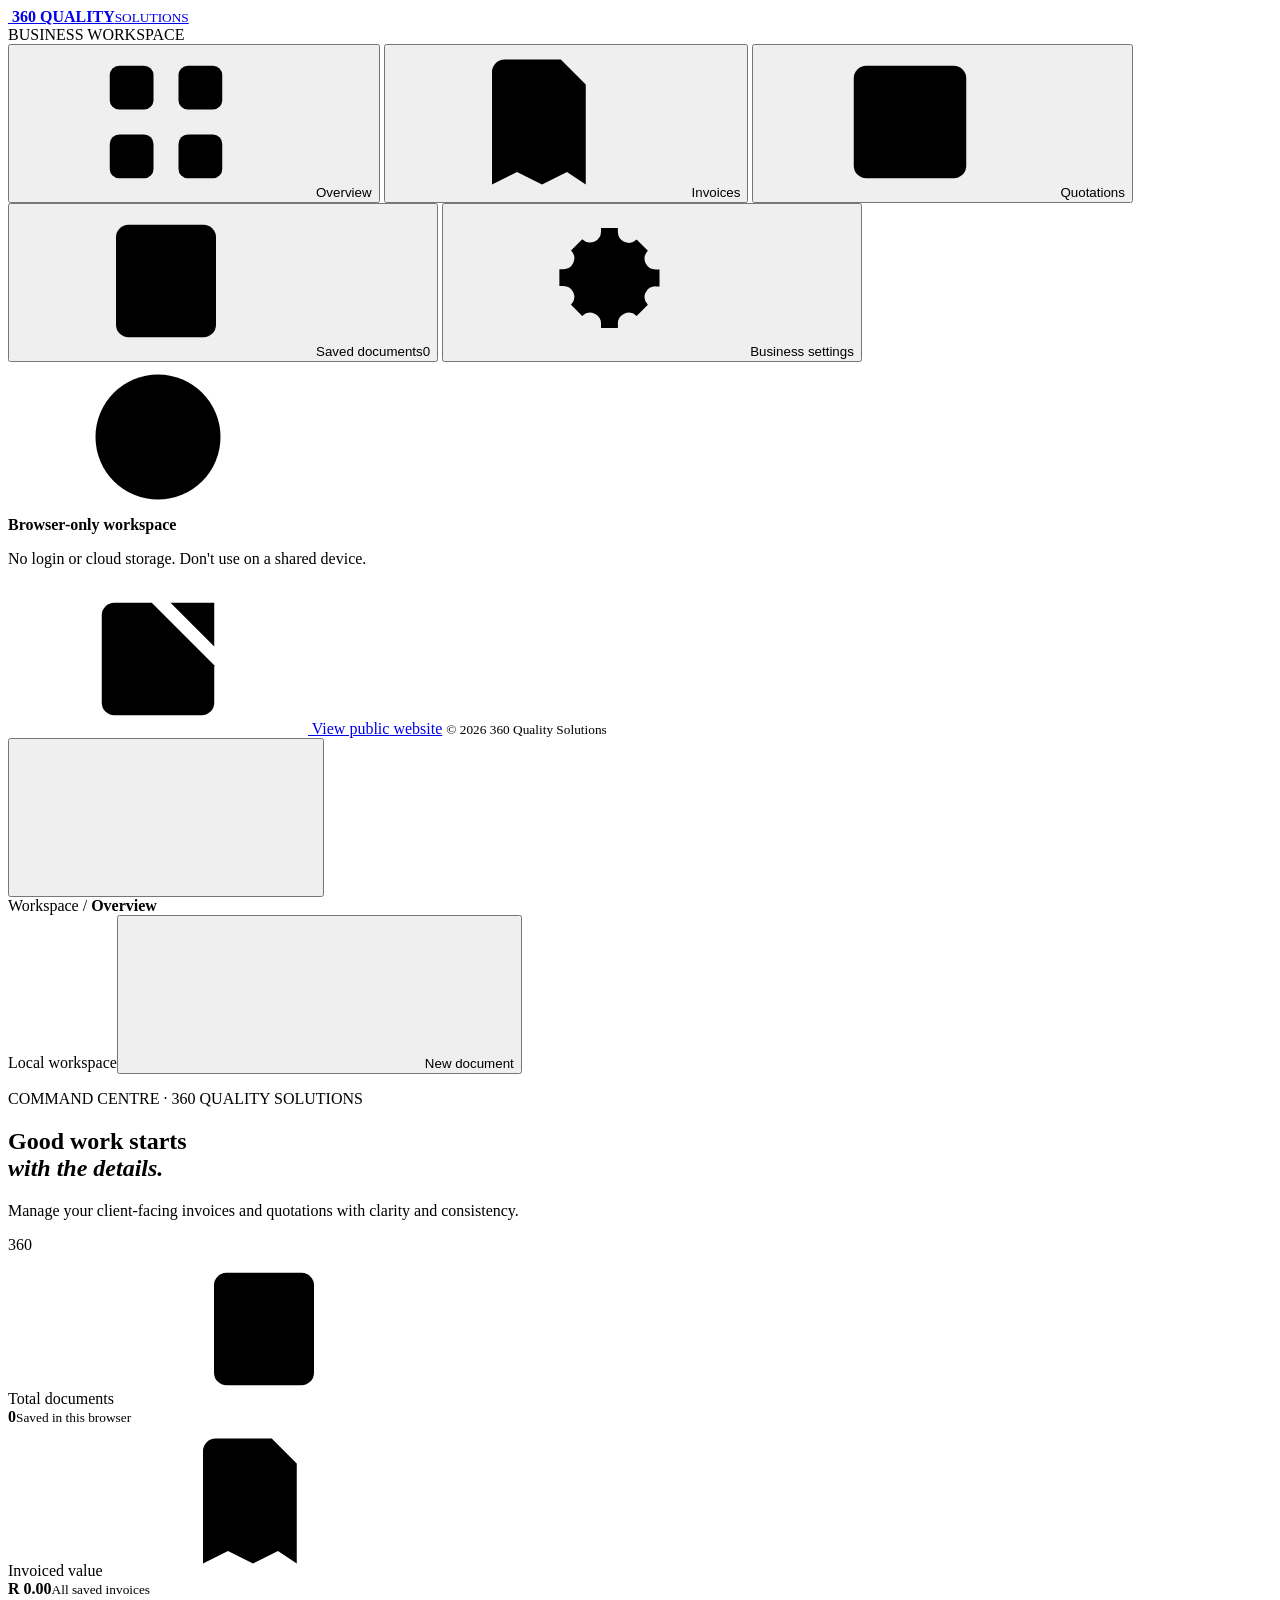
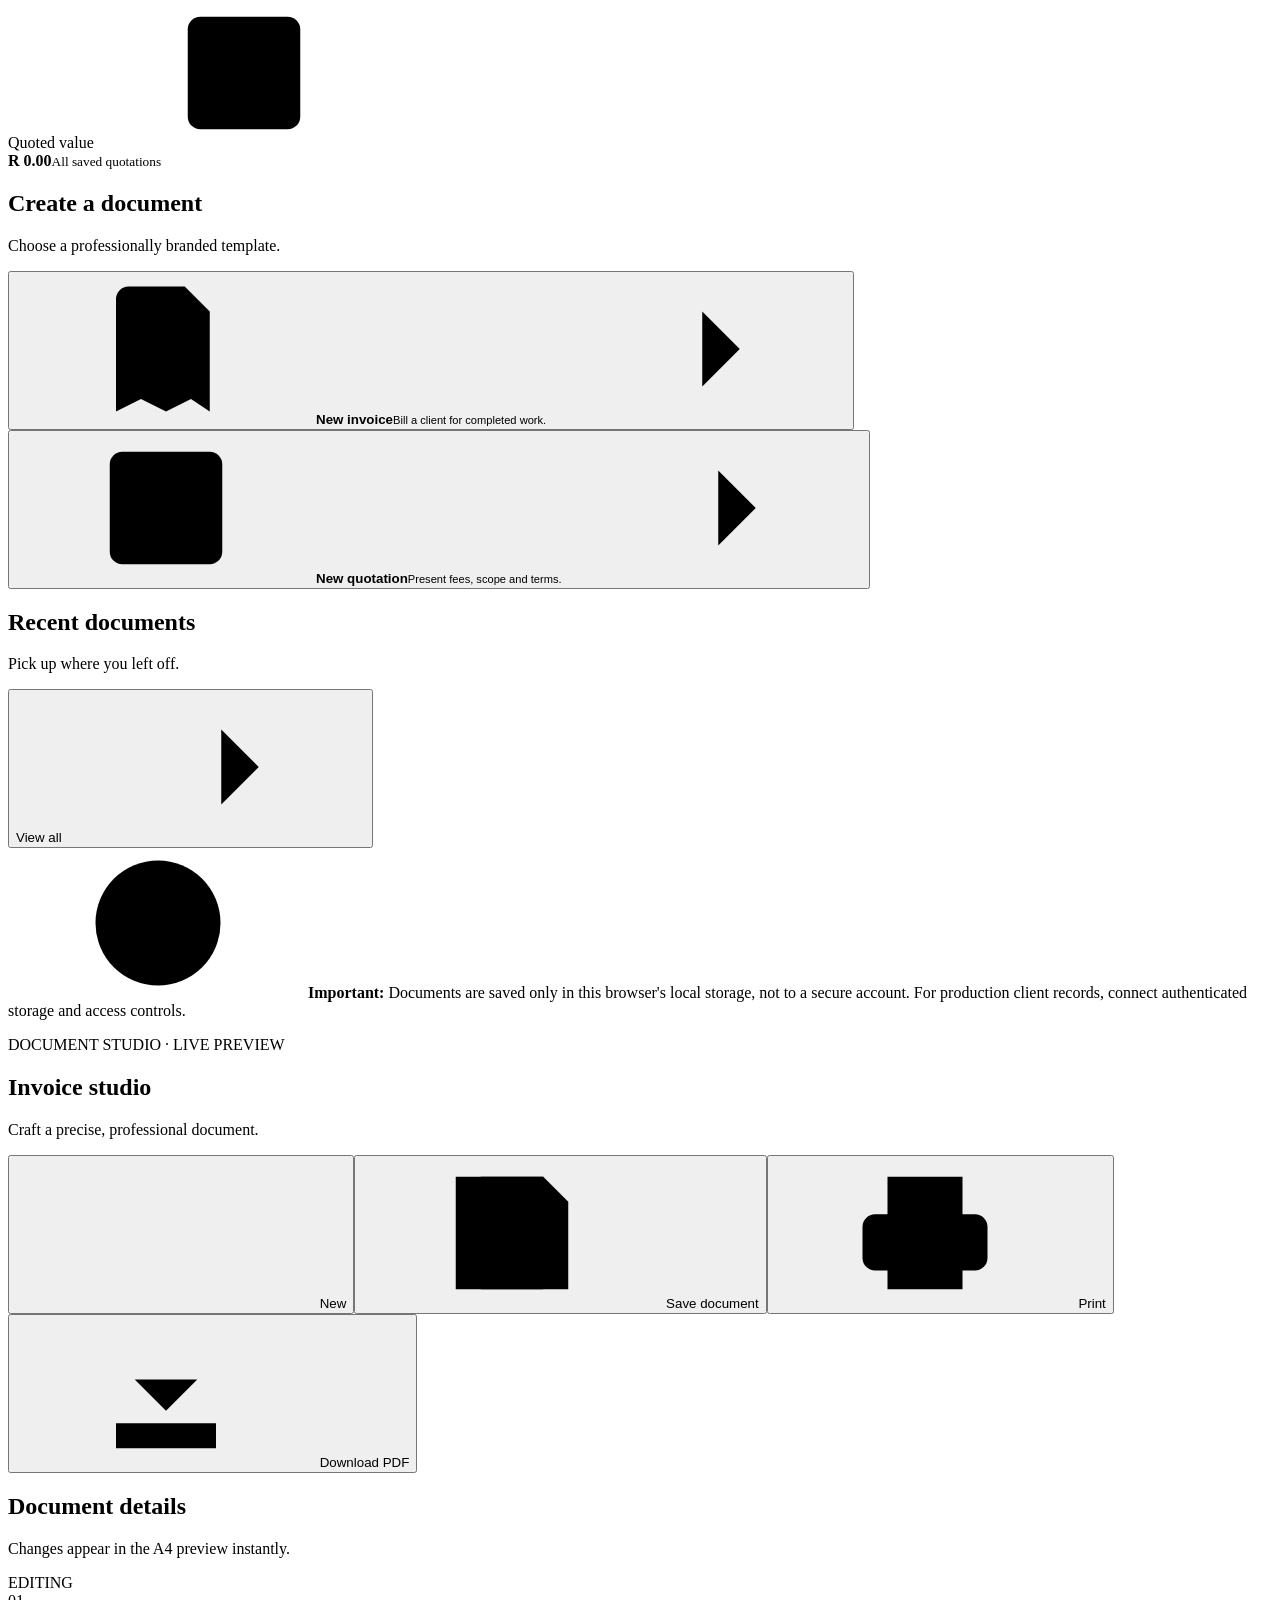
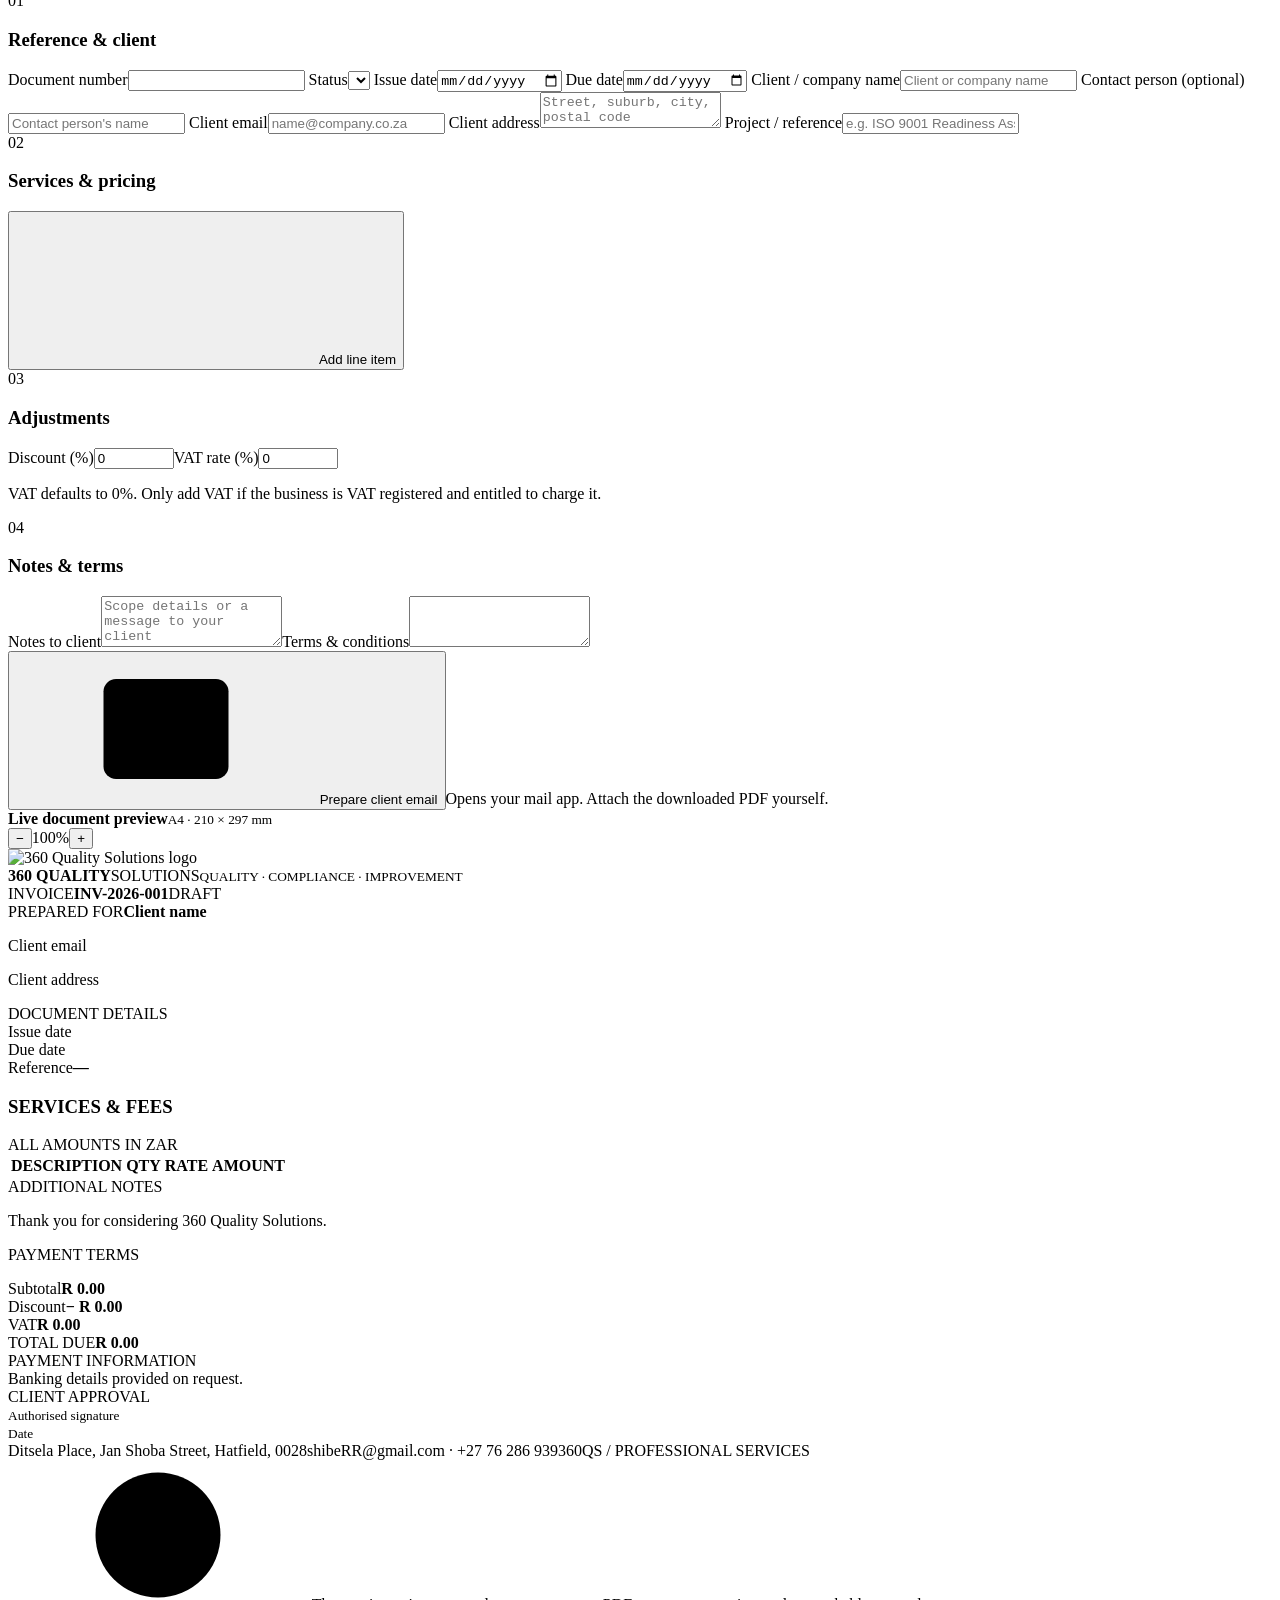
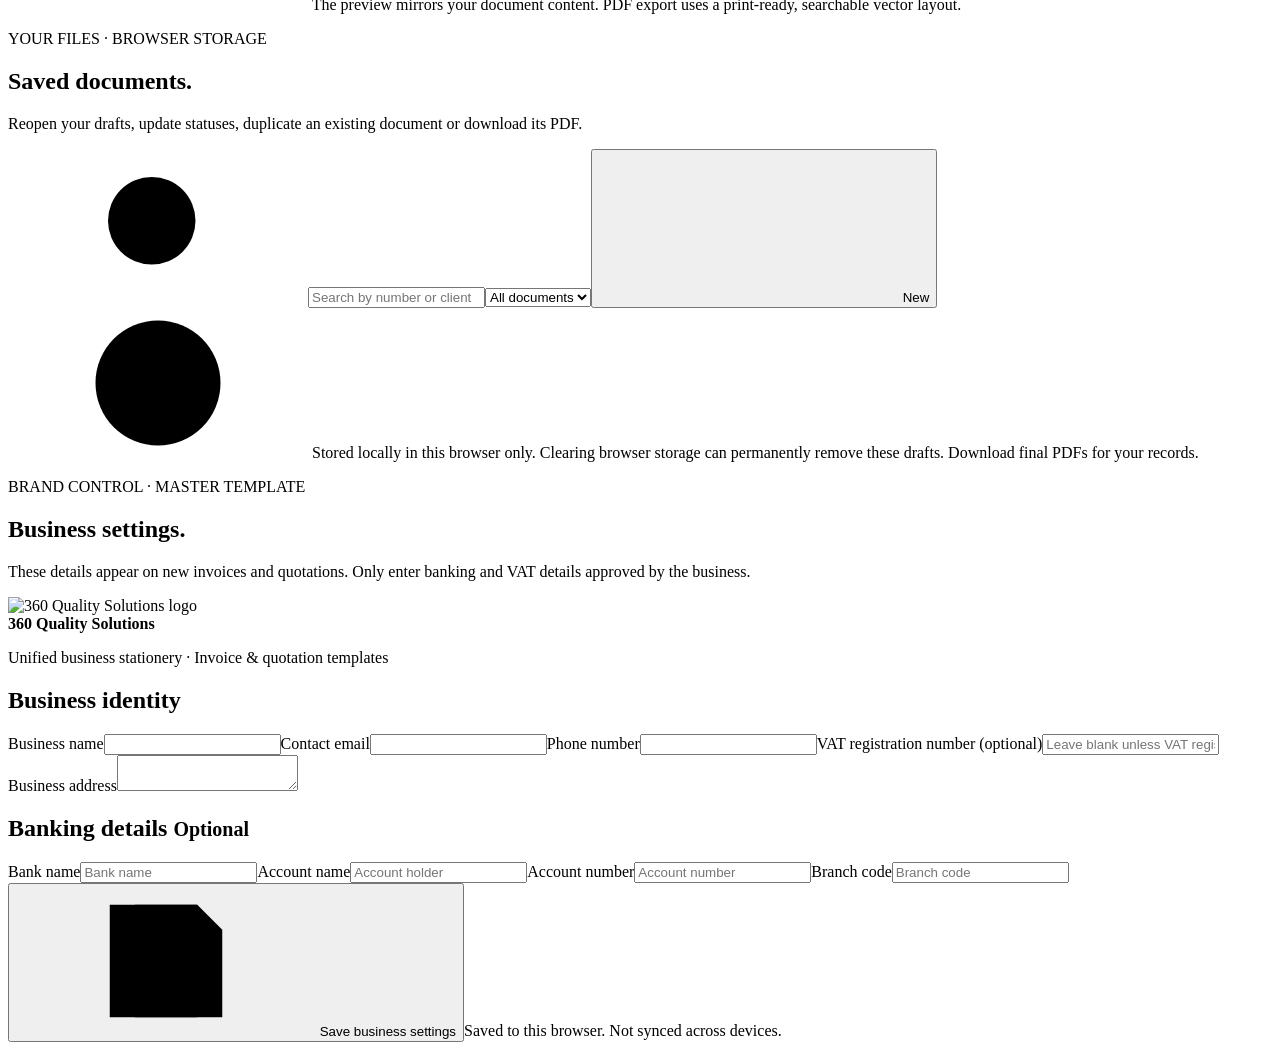
==== admin/index.html @ 85015d15 "Add files via upload" ====
<!doctype html>
<html lang="en-ZA">
<head>
  <meta charset="utf-8">
  <meta name="viewport" content="width=device-width,initial-scale=1">
  <meta name="theme-color" content="#0d223e">
  <meta name="robots" content="noindex,nofollow">
  <title>Business Workspace | 360 Quality Solutions</title>
  <meta name="description" content="360 Quality Solutions business workspace for preparing quotations and invoices.">
  <link rel="icon" href="../assets/images/favicon-48.png" type="image/png">
  <link rel="stylesheet" href="../assets/css/admin.css">
  <script src="../assets/js/admin-pdf.js" defer></script>
  <script src="../assets/js/admin.js" defer></script>
</head>
<body>
  <svg class="icon-sprite" xmlns="http://www.w3.org/2000/svg" aria-hidden="true" style="position:absolute;width:0;height:0;overflow:hidden">
    <symbol id="i-grid" viewBox="0 0 24 24"><rect x="3" y="3" width="7" height="7" rx="1.5"/><rect x="14" y="3" width="7" height="7" rx="1.5"/><rect x="3" y="14" width="7" height="7" rx="1.5"/><rect x="14" y="14" width="7" height="7" rx="1.5"/></symbol>
    <symbol id="i-invoice" viewBox="0 0 24 24"><path d="M6 2h9l4 4v16l-3-2-4 2-4-2-4 2V4a2 2 0 0 1 2-2Z"/><path d="M14 2v5h5M8 12h8M8 16h5"/></symbol>
    <symbol id="i-quote" viewBox="0 0 24 24"><path d="M5 3h14a2 2 0 0 1 2 2v14a2 2 0 0 1-2 2H5a2 2 0 0 1-2-2V5a2 2 0 0 1 2-2Z"/><path d="M7 8h10M7 12h5M7 16h8"/><path d="m15 15 1.5 1.5L20 13"/></symbol>
    <symbol id="i-documents" viewBox="0 0 24 24"><rect x="4" y="3" width="16" height="18" rx="2"/><path d="M8 8h8M8 12h8M8 16h5"/></symbol>
    <symbol id="i-settings" viewBox="0 0 24 24"><path d="M12 15.5a3.5 3.5 0 1 0 0-7 3.5 3.5 0 0 0 0 7Z"/><path d="M19.3 13.8a1.8 1.8 0 0 0 .36 2l-1.8 1.8a1.8 1.8 0 0 0-2-.36 1.8 1.8 0 0 0-1 1.66v.6h-2.7v-.6a1.8 1.8 0 0 0-1-1.66 1.8 1.8 0 0 0-2 .36l-1.8-1.8a1.8 1.8 0 0 0 .36-2 1.8 1.8 0 0 0-1.66-1H5.5v-2.7h.56a1.8 1.8 0 0 0 1.66-1 1.8 1.8 0 0 0-.36-2l1.8-1.8a1.8 1.8 0 0 0 2 .36 1.8 1.8 0 0 0 1-1.66V3.5h2.7v.56a1.8 1.8 0 0 0 1 1.66 1.8 1.8 0 0 0 2-.36l1.8 1.8a1.8 1.8 0 0 0-.36 2 1.8 1.8 0 0 0 1.66 1h.56v2.7h-.56a1.8 1.8 0 0 0-1.66 1Z"/></symbol>
    <symbol id="i-plus" viewBox="0 0 24 24"><path d="M12 5v14M5 12h14"/></symbol>
    <symbol id="i-download" viewBox="0 0 24 24"><path d="M12 3v12m-5-5 5 5 5-5M4 17v4h16v-4"/></symbol>
    <symbol id="i-print" viewBox="0 0 24 24"><path d="M6 9V3h12v6M6 18H4a2 2 0 0 1-2-2v-5a2 2 0 0 1 2-2h16a2 2 0 0 1 2 2v5a2 2 0 0 1-2 2h-2"/><path d="M6 14h12v7H6v-7Z"/></symbol>
    <symbol id="i-save" viewBox="0 0 24 24"><path d="M4 3h13l4 4v14H3V3Z"/><path d="M7 3v6h10V3M7 21v-8h10v8"/></symbol>
    <symbol id="i-mail" viewBox="0 0 24 24"><rect x="2" y="4" width="20" height="16" rx="2"/><path d="m2 6 10 8 10-8"/></symbol>
    <symbol id="i-trash" viewBox="0 0 24 24"><path d="M4 7h16M9 7V4h6v3M7 7l1 14h8l1-14M10 11v6M14 11v6"/></symbol>
    <symbol id="i-copy" viewBox="0 0 24 24"><rect x="8" y="8" width="13" height="13" rx="2"/><path d="M16 8V5a2 2 0 0 0-2-2H5a2 2 0 0 0-2 2v9a2 2 0 0 0 2 2h3"/></symbol>
    <symbol id="i-search" viewBox="0 0 24 24"><circle cx="11" cy="11" r="7"/><path d="m16 16 5 5"/></symbol>
    <symbol id="i-arrow" viewBox="0 0 24 24"><path d="M5 12h14m-6-6 6 6-6 6"/></symbol>
    <symbol id="i-external" viewBox="0 0 24 24"><path d="M14 3h7v7M21 3 10 14"/><path d="M21 13v6a2 2 0 0 1-2 2H5a2 2 0 0 1-2-2V5a2 2 0 0 1 2-2h6"/></symbol>
    <symbol id="i-menu" viewBox="0 0 24 24"><path d="M3 6h18M3 12h18M3 18h18"/></symbol>
    <symbol id="i-close" viewBox="0 0 24 24"><path d="M5 5 19 19M19 5 5 19"/></symbol>
    <symbol id="i-check" viewBox="0 0 24 24"><path d="m4 12 5 5L20 6"/></symbol>
    <symbol id="i-info" viewBox="0 0 24 24"><circle cx="12" cy="12" r="10"/><path d="M12 11v6M12 7h.01"/></symbol>
    <symbol id="i-clock" viewBox="0 0 24 24"><circle cx="12" cy="12" r="9"/><path d="M12 7v5l4 2"/></symbol>
  </svg>
  <div class="app-shell">
    <div class="sidebar-overlay" id="sidebar-overlay"></div>
    <aside class="sidebar" id="sidebar">
      <a class="side-brand" href="../index.html" title="360 Quality Solutions website">
        <span class="side-logo"><img src="../assets/images/brand-symbol.png" alt=""></span>
        <span class="side-brand-text"><b>360 QUALITY</b><small>SOLUTIONS</small></span>
      </a>
      <div class="side-mini-heading">BUSINESS WORKSPACE</div>
      <nav class="side-nav" aria-label="Admin workspace navigation">
        <button type="button" data-view="dashboard" class="nav-item active"><svg class="ico"><use href="#i-grid"/></svg><span>Overview</span></button>
        <button type="button" data-view="invoice" class="nav-item"><svg class="ico"><use href="#i-invoice"/></svg><span>Invoices</span></button>
        <button type="button" data-view="quote" class="nav-item"><svg class="ico"><use href="#i-quote"/></svg><span>Quotations</span></button>
        <button type="button" data-view="documents" class="nav-item"><svg class="ico"><use href="#i-documents"/></svg><span>Saved documents</span><span class="side-count" id="side-count">0</span></button>
        <button type="button" data-view="settings" class="nav-item"><svg class="ico"><use href="#i-settings"/></svg><span>Business settings</span></button>
      </nav>
      <div class="sidebar-bottom">
        <div class="side-security"><svg class="ico"><use href="#i-info"/></svg><div><b>Browser-only workspace</b><p>No login or cloud storage. Don't use on a shared device.</p></div></div>
        <a class="side-back" href="../index.html"><svg class="ico"><use href="#i-external"/></svg> View public website</a>
        <small class="side-copy">© <span id="current-year">2026</span> 360 Quality Solutions</small>
      </div>
    </aside>
    <div class="main-shell">
      <header class="topbar">
        <div class="topbar-left"><button type="button" class="icon-button mobile-toggle" id="mobile-toggle" aria-label="Open navigation"><svg class="ico"><use href="#i-menu"/></svg></button>
          <div class="topbar-crumb">Workspace <span>/</span> <strong id="breadcrumb">Overview</strong></div></div>
        <div class="topbar-actions"><span class="live-indicator"><span></span> Local workspace</span><span class="topbar-date" id="today-display"></span><button class="button button-dark top-new" id="header-new" type="button"><svg class="ico"><use href="#i-plus"/></svg><span>New document</span></button></div>
      </header>
      <main class="app-content">
        <section class="page-section" id="section-dashboard" aria-labelledby="dashboard-title">
          <div class="page-heading"><div><p class="overline">COMMAND CENTRE <span class="mid-dot">·</span> 360 QUALITY SOLUTIONS</p><h1 id="dashboard-title">Good work starts<br><em>with the details.</em></h1><p class="intro">Manage your client-facing invoices and quotations with clarity and consistency.</p></div><div class="heading-art" aria-hidden="true"><span>360</span><i></i></div></div>
          <div class="stat-grid">
            <article class="stat-card"><div class="stat-top"><span>Total documents</span><span class="stat-icon"><svg class="ico"><use href="#i-documents"/></svg></span></div><strong id="stat-docs">0</strong><small>Saved in this browser</small></article>
            <article class="stat-card"><div class="stat-top"><span>Invoiced value</span><span class="stat-icon"><svg class="ico"><use href="#i-invoice"/></svg></span></div><strong id="stat-invoiced">R 0.00</strong><small>All saved invoices</small></article>
            <article class="stat-card"><div class="stat-top"><span>Quoted value</span><span class="stat-icon"><svg class="ico"><use href="#i-quote"/></svg></span></div><strong id="stat-quoted">R 0.00</strong><small>All saved quotations</small></article>
          </div>
          <div class="dashboard-bottom"><div class="dash-panel"><div class="panel-header"><div><h2>Create a document</h2><p>Choose a professionally branded template.</p></div></div><div class="quick-cards"><button class="quick-card" id="quick-invoice" type="button"><span class="quick-icon navy"><svg class="ico"><use href="#i-invoice"/></svg></span><span class="quick-desc"><b>New invoice</b><small>Bill a client for completed work.</small></span><svg class="ico quick-arrow"><use href="#i-arrow"/></svg></button><button class="quick-card" id="quick-quote" type="button"><span class="quick-icon blue"><svg class="ico"><use href="#i-quote"/></svg></span><span class="quick-desc"><b>New quotation</b><small>Present fees, scope and terms.</small></span><svg class="ico quick-arrow"><use href="#i-arrow"/></svg></button></div></div>
          <div class="dash-panel recent-panel"><div class="panel-header"><div><h2>Recent documents</h2><p>Pick up where you left off.</p></div><button class="text-link" type="button" data-view="documents">View all <svg class="ico"><use href="#i-arrow"/></svg></button></div><div id="recent-documents" class="recent-list"></div></div></div>
          <div class="privacy-strip"><svg class="ico"><use href="#i-info"/></svg><span><strong>Important:</strong> Documents are saved only in this browser's local storage, not to a secure account. For production client records, connect authenticated storage and access controls.</span></div>
        </section>
        <section class="page-section hidden" id="section-editor" aria-labelledby="editor-title">
          <div class="editor-top"><div><p class="overline">DOCUMENT STUDIO <span class="mid-dot">·</span> LIVE PREVIEW</p><h1 id="editor-title">Invoice studio</h1><p class="editor-subtitle" id="editor-subtitle">Craft a precise, professional document.</p></div><div class="editor-actions"><button type="button" class="button button-quiet" id="button-new"><svg class="ico"><use href="#i-plus"/></svg> New</button><button type="button" class="button button-outline" id="button-save"><svg class="ico"><use href="#i-save"/></svg> Save document</button><button type="button" class="button button-outline" id="button-print"><svg class="ico"><use href="#i-print"/></svg> Print</button><button type="button" class="button button-primary" id="button-download"><svg class="ico"><use href="#i-download"/></svg> Download PDF</button></div></div>
          <div class="studio-layout"><div class="editor-panel" id="editor-panel">
            <div class="panel-title-row"><div><h2>Document details</h2><p>Changes appear in the A4 preview instantly.</p></div><span class="editing-badge">EDITING</span></div>
            <form id="document-form" novalidate>
              <div class="form-section"><div class="form-section-header"><span class="section-index">01</span><h3>Reference &amp; client</h3></div><div class="field-grid">
                <label class="field"><span>Document number</span><input name="number" type="text" autocomplete="off" maxlength="45" required></label>
                <label class="field"><span>Status</span><select name="status" id="doc-status"></select></label>
                <label class="field"><span>Issue date</span><input name="issueDate" type="date" required></label>
                <label class="field"><span id="deadline-label">Due date</span><input name="dueDate" type="date"></label>
                <label class="field full"><span>Client / company name</span><input name="clientName" type="text" placeholder="Client or company name" maxlength="120"></label>
                <label class="field full"><span>Contact person (optional)</span><input name="clientContact" type="text" placeholder="Contact person's name" maxlength="120"></label>
                <label class="field full"><span>Client email</span><input name="clientEmail" type="email" placeholder="name@company.co.za" maxlength="150"></label>
                <label class="field full"><span>Client address</span><textarea name="clientAddress" rows="2" placeholder="Street, suburb, city, postal code" maxlength="400"></textarea></label>
                <label class="field full"><span>Project / reference</span><input name="reference" type="text" placeholder="e.g. ISO 9001 Readiness Assessment" maxlength="180"></label>
              </div></div>
              <div class="form-section"><div class="form-section-header"><span class="section-index">02</span><h3>Services &amp; pricing</h3></div><div id="line-item-editors" class="line-item-editors"></div><button class="add-line" type="button" id="add-line"><svg class="ico"><use href="#i-plus"/></svg> Add line item</button></div>
              <div class="form-section"><div class="form-section-header"><span class="section-index">03</span><h3>Adjustments</h3></div><div class="field-grid"><label class="field"><span>Discount (%)</span><input name="discountRate" type="number" step="0.01" min="0" max="100" value="0"></label><label class="field"><span>VAT rate (%)</span><input name="taxRate" type="number" step="0.01" min="0" max="100" value="0"></label></div><p class="field-tip">VAT defaults to 0%. Only add VAT if the business is VAT registered and entitled to charge it.</p></div>
              <div class="form-section"><div class="form-section-header"><span class="section-index">04</span><h3>Notes &amp; terms</h3></div><div class="field-grid"><label class="field full"><span>Notes to client</span><textarea name="notes" rows="3" maxlength="1500" placeholder="Scope details or a message to your client"></textarea></label><label class="field full"><span id="terms-label">Terms &amp; conditions</span><textarea name="terms" rows="3" maxlength="1500"></textarea></label></div></div>
            </form>
            <div class="editor-bottom"><button class="button button-outline full-button" type="button" id="button-email"><svg class="ico"><use href="#i-mail"/></svg> Prepare client email</button><span>Opens your mail app. Attach the downloaded PDF yourself.</span></div>
          </div>
          <div class="preview-panel"><div class="preview-toolbar"><div class="preview-title"><span class="preview-pulse"></span><b>Live document preview</b><small>A4 · 210 × 297 mm</small></div><div class="preview-tools"><button type="button" class="zoom-control" id="zoom-out" aria-label="Zoom out">−</button><span id="zoom-value">100%</span><button type="button" class="zoom-control" id="zoom-in" aria-label="Zoom in">+</button></div></div>
          <div class="paper-stage" id="paper-stage"><div class="paper-scaler" id="paper-scaler"><article id="document-page" class="document-page" aria-label="Live document preview">
            <div class="doc-top-rule"></div><div class="doc-inner">
              <div class="doc-head"><div class="doc-brand"><img src="../assets/images/brand-symbol.png" alt="360 Quality Solutions logo"><div><strong>360 QUALITY</strong><span>SOLUTIONS</span><small>QUALITY · COMPLIANCE · IMPROVEMENT</small></div></div><div class="doc-head-right"><span class="doc-document-type" id="preview-doc-type">INVOICE</span><b id="preview-doc-number">INV-2026-001</b><span class="doc-status" id="preview-status">DRAFT</span></div></div>
              <div class="doc-accent-separator"><span></span></div>
              <div class="doc-meta-row"><div class="doc-meta-block"><span class="doc-label">PREPARED FOR</span><strong id="preview-client-name">Client name</strong><p id="preview-client-contact" class="hidden"></p><p id="preview-client-email">Client email</p><p id="preview-client-address">Client address</p></div><div class="doc-meta-block doc-meta-right"><span class="doc-label">DOCUMENT DETAILS</span><div class="meta-line"><span>Issue date</span><b id="preview-issue-date"></b></div><div class="meta-line"><span id="preview-date-label">Due date</span><b id="preview-due-date"></b></div><div class="meta-line"><span>Reference</span><b id="preview-reference">—</b></div></div></div>
              <div class="doc-line-heading"><h3 id="preview-table-heading">SERVICES &amp; FEES</h3><span>ALL AMOUNTS IN ZAR</span></div>
              <table class="doc-line-table"><thead><tr><th>DESCRIPTION</th><th>QTY</th><th>RATE</th><th>AMOUNT</th></tr></thead><tbody id="preview-lines"></tbody></table>
              <div class="doc-bottom-area"><div class="doc-totals-layout"><div class="doc-message"><div class="doc-message-block" id="preview-notes-box"><span class="doc-label">ADDITIONAL NOTES</span><p id="preview-notes">Thank you for considering 360 Quality Solutions.</p></div><div class="doc-message-block"><span class="doc-label" id="preview-terms-title">PAYMENT TERMS</span><p id="preview-terms"></p></div></div><div class="doc-totals"><div class="total-row"><span>Subtotal</span><b id="preview-subtotal">R 0.00</b></div><div class="total-row" id="preview-discount-row"><span id="preview-discount-title">Discount</span><b id="preview-discount">− R 0.00</b></div><div class="total-row" id="preview-tax-row"><span id="preview-tax-title">VAT</span><b id="preview-tax">R 0.00</b></div><div class="grand-total"><span id="preview-total-label">TOTAL DUE</span><strong id="preview-total">R 0.00</strong></div></div></div>
                <div id="preview-payments" class="doc-payments"><span class="doc-label">PAYMENT INFORMATION</span><div id="preview-bank-details">Banking details provided on request.</div></div>
                <div id="preview-acceptance" class="doc-acceptance hidden"><span>CLIENT APPROVAL</span><div class="signature-lines"><div><i></i><small>Authorised signature</small></div><div><i></i><small>Date</small></div></div></div>
              </div>
              <div class="doc-footer"><span id="preview-footer-address">Ditsela Place, Jan Shoba Street, Hatfield, 0028</span><span id="preview-footer-contact">shibeRR@gmail.com · +27 76 286 939</span><span class="doc-footer-tag">360QS / PROFESSIONAL SERVICES</span></div>
            </div>
          </article></div></div>
          <div class="preview-hint"><svg class="ico"><use href="#i-info"/></svg> The preview mirrors your document content. PDF export uses a print-ready, searchable vector layout.</div></div>
          </div>
        </section>
        <section class="page-section hidden" id="section-documents" aria-labelledby="documents-title"><div class="simple-heading"><p class="overline">YOUR FILES <span class="mid-dot">·</span> BROWSER STORAGE</p><h1 id="documents-title">Saved documents<span class="dot">.</span></h1><p>Reopen your drafts, update statuses, duplicate an existing document or download its PDF.</p></div><div class="document-list-shell"><div class="list-toolbar"><label class="search-field"><svg class="ico"><use href="#i-search"/></svg><input id="document-search" placeholder="Search by number or client" aria-label="Search documents"></label><select id="document-filter" aria-label="Filter documents"><option value="all">All documents</option><option value="invoice">Invoices</option><option value="quote">Quotations</option></select><button type="button" class="button button-dark" id="documents-new"><svg class="ico"><use href="#i-plus"/></svg> New</button></div><div id="document-list" class="document-list"></div></div><div class="privacy-strip"><svg class="ico"><use href="#i-info"/></svg> Stored locally in this browser only. Clearing browser storage can permanently remove these drafts. Download final PDFs for your records.</div></section>
        <section class="page-section hidden" id="section-settings" aria-labelledby="settings-title"><div class="simple-heading"><p class="overline">BRAND CONTROL <span class="mid-dot">·</span> MASTER TEMPLATE</p><h1 id="settings-title">Business settings<span class="dot">.</span></h1><p>These details appear on new invoices and quotations. Only enter banking and VAT details approved by the business.</p></div><form id="settings-form" class="settings-panel"><div class="settings-identity"><div class="settings-logo"><img src="../assets/images/brand-symbol.png" alt="360 Quality Solutions logo"></div><div><strong>360 Quality Solutions</strong><p>Unified business stationery · Invoice &amp; quotation templates</p></div></div><div class="settings-block"><h2>Business identity</h2><div class="settings-grid"><label class="field"><span>Business name</span><input name="businessName" required maxlength="120"></label><label class="field"><span>Contact email</span><input name="businessEmail" type="email" maxlength="150"></label><label class="field"><span>Phone number</span><input name="businessPhone" type="tel" maxlength="50"></label><label class="field"><span>VAT registration number (optional)</span><input name="vatNumber" maxlength="50" placeholder="Leave blank unless VAT registered"></label><label class="field full"><span>Business address</span><textarea name="businessAddress" rows="2" maxlength="400"></textarea></label></div></div><div class="settings-block"><h2>Banking details <small>Optional</small></h2><div class="settings-grid"><label class="field"><span>Bank name</span><input name="bankName" maxlength="120" placeholder="Bank name"></label><label class="field"><span>Account name</span><input name="accountName" maxlength="120" placeholder="Account holder"></label><label class="field"><span>Account number</span><input name="accountNumber" maxlength="80" placeholder="Account number"></label><label class="field"><span>Branch code</span><input name="branchCode" maxlength="30" placeholder="Branch code"></label></div></div><div class="settings-footer"><button class="button button-primary" type="submit"><svg class="ico"><use href="#i-save"/></svg> Save business settings</button><span>Saved to this browser. Not synced across devices.</span></div></form></section>
      </main>
    </div>
  </div>
  <div class="toast" id="toast" role="status" aria-live="polite"></div>
</body>
</html>
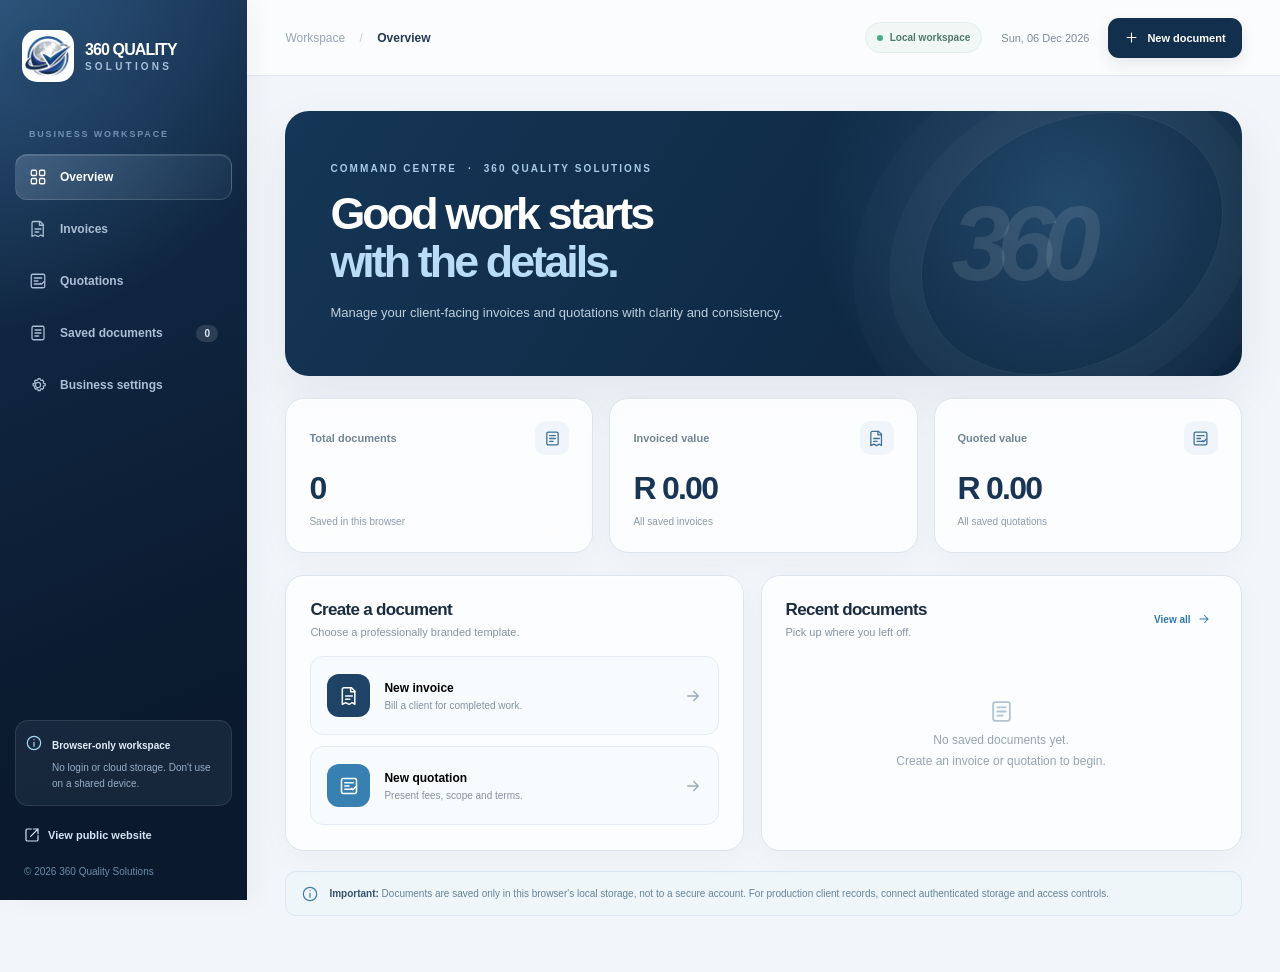
==== commit 6374dd4b: "Add files via upload" ====
--- a/admin/index.html
+++ b/admin/index.html
@@ -11,6 +11,9 @@
   <link rel="stylesheet" href="../assets/css/admin.css">
   <script src="../assets/js/admin-pdf.js" defer></script>
   <script src="../assets/js/admin.js" defer></script>
+<script>/* Keep folder routes clean even when index.html is entered directly. */
+if (location.pathname.endsWith('/index.html')) { history.replaceState(null, '', location.pathname.replace(/index\.html$/, '') + location.search + location.hash); }
+</script>
 </head>
 <body>
   <svg class="icon-sprite" xmlns="http://www.w3.org/2000/svg" aria-hidden="true" style="position:absolute;width:0;height:0;overflow:hidden">
@@ -38,7 +41,7 @@
   <div class="app-shell">
     <div class="sidebar-overlay" id="sidebar-overlay"></div>
     <aside class="sidebar" id="sidebar">
-      <a class="side-brand" href="../index.html" title="360 Quality Solutions website">
+      <a class="side-brand" href="../" title="360 Quality Solutions website">
         <span class="side-logo"><img src="../assets/images/brand-symbol.png" alt=""></span>
         <span class="side-brand-text"><b>360 QUALITY</b><small>SOLUTIONS</small></span>
       </a>
@@ -52,7 +55,7 @@
       </nav>
       <div class="sidebar-bottom">
         <div class="side-security"><svg class="ico"><use href="#i-info"/></svg><div><b>Browser-only workspace</b><p>No login or cloud storage. Don't use on a shared device.</p></div></div>
-        <a class="side-back" href="../index.html"><svg class="ico"><use href="#i-external"/></svg> View public website</a>
+        <a class="side-back" href="../"><svg class="ico"><use href="#i-external"/></svg> View public website</a>
         <small class="side-copy">© <span id="current-year">2026</span> 360 Quality Solutions</small>
       </div>
     </aside>
--- a/assets/css/admin.css
+++ b/assets/css/admin.css
@@ -0,0 +1,9 @@
+:root{--navy:#102743;--dark:#0b1b30;--blue:#265c91;--ink:#1b2b40;--muted:#718093;--line:#dce4ed;--paper:#fff;--frost:rgba(255,255,255,.79);--bg:#f2f5f9;--radius:20px;font-family:Inter,-apple-system,BlinkMacSystemFont,"Segoe UI",Arial,sans-serif;color:var(--ink);background:var(--bg);-webkit-font-smoothing:antialiased}
+*{box-sizing:border-box}html{scroll-behavior:smooth}body{margin:0;min-width:320px}button,input,textarea,select{font:inherit}button{cursor:pointer}button:disabled{opacity:.5;cursor:not-allowed}a{color:inherit;text-decoration:none}.hidden{display:none!important}.ico{display:inline-block;width:18px;height:18px;fill:none;stroke:currentColor;stroke-width:1.8;stroke-linecap:round;stroke-linejoin:round;flex-shrink:0}.app-shell{display:flex;min-height:100vh}.sidebar{position:fixed;z-index:20;left:0;top:0;bottom:0;width:247px;background:radial-gradient(circle at -20% -6%,#325c85 0%,transparent 39%),linear-gradient(157deg,#132e4d,#0a192d 80%);color:white;padding:30px 15px 21px;display:flex;flex-direction:column;box-shadow:8px 0 26px rgba(14,36,63,.04)}.side-brand{display:flex;align-items:center;gap:11px;margin:0 7px 47px}.side-logo{background:#fff;display:grid;place-items:center;width:52px;height:52px;border-radius:15px;box-shadow:0 4px 23px #0001}.side-logo img{width:48px;height:42px;object-fit:contain}.side-brand-text b,.side-brand-text small{display:block}.side-brand-text b{font-size:16px;letter-spacing:-.055em;white-space:nowrap}.side-brand-text small{letter-spacing:.32em;font-size:10px;color:#a8c0d9;margin-top:2px;font-weight:700}.side-mini-heading{font-size:9px;font-weight:750;letter-spacing:.2em;color:#7191b0;margin:0 14px 15px}.side-nav{display:grid;gap:6px}.nav-item{display:flex;gap:13px;align-items:center;border:1px solid transparent;color:#abbfd5;background:transparent;border-radius:12px;text-align:left;min-height:46px;padding:11px 13px;font-size:12px;font-weight:650;transition:background .18s,color .18s,border .18s;width:100%}.nav-item .ico{height:18px;width:18px;stroke-width:1.7}.nav-item:hover{background:#ffffff12;color:white}.nav-item.active{background:linear-gradient(110deg,rgba(201,223,247,.2),rgba(127,174,218,.07));border-color:#ffffff23;color:white;box-shadow:inset 0 1px 0 #ffffff20}.side-count{margin-left:auto;border-radius:20px;background:#ffffff20;color:#d7e9fa;padding:3px 8px;font-size:10px}.sidebar-bottom{margin-top:auto}.side-security{display:flex;gap:10px;background:rgba(177,204,229,.08);border:1px solid #ffffff19;border-radius:13px;padding:14px 10px;margin-bottom:21px}.side-security .ico{color:#a6d7f4;width:16px;height:16px}.side-security b{font-size:10px;color:#e1eef9}.side-security p{font-size:10px;line-height:1.55;color:#95aec7;margin:7px 0 0}.side-back{display:flex;align-items:center;gap:8px;color:#d4e4f3;font-size:11px;font-weight:650;margin:0 9px 18px}.side-back:hover{color:white}.side-back .ico{height:16px;width:16px}.side-copy{margin-left:9px;font-size:10px;color:#6e8ca8}.main-shell{width:calc(100% - 247px);margin-left:247px;min-width:0}.topbar{height:76px;padding:0 clamp(20px,3vw,52px);display:flex;justify-content:space-between;align-items:center;border-bottom:1px solid #e0e7ef;background:rgba(255,255,255,.68);backdrop-filter:blur(18px);-webkit-backdrop-filter:blur(18px);position:sticky;top:0;z-index:10}.topbar-left,.topbar-actions{display:flex;align-items:center;gap:19px}.topbar-crumb{font-size:12px;color:#98a6b7}.topbar-crumb span{margin:0 11px;color:#c5cfdb}.topbar-crumb strong{color:#253954;font-weight:750}.live-indicator{display:inline-flex;gap:7px;align-items:center;border-radius:50px;background:#f1f7f5;padding:9px 11px;color:#4e7868;border:1px solid #e0eee9;font-size:10px;font-weight:720}.live-indicator span,.preview-pulse{height:6px;width:6px;background:#46ab82;border-radius:50%;display:inline-block}.topbar-date{font-size:11px;color:#7d899b}.button{min-height:40px;display:inline-flex;justify-content:center;align-items:center;gap:8px;padding:0 15px;border-radius:11px;font-size:11px;font-weight:760;border:1px solid transparent;transition:transform .18s,background .18s,box-shadow .18s;white-space:nowrap}.button:hover:not(:disabled){transform:translateY(-1px)}.button .ico{height:15px;width:15px}.button-dark{background:#132f4e;color:white;box-shadow:0 6px 16px #102e4918}.button-dark:hover{background:#1c436d}.button-primary{background:linear-gradient(120deg,#246ea9,#164a7b);color:white;box-shadow:0 6px 20px #2b679330}.button-primary:hover{box-shadow:0 8px 22px #2b67934a}.button-outline{border-color:#d7e0e9;color:#314a64;background:white}.button-outline:hover{background:#f5f9fc}.button-quiet{color:#55677c;background:transparent}.button-quiet:hover{background:#e9eff6}.icon-button{display:grid;place-items:center;border:none;background:transparent;color:var(--navy);width:38px;height:38px;border-radius:10px}.mobile-toggle{display:none}.sidebar-overlay{display:none}.app-content{padding:35px clamp(18px,3vw,52px) 56px;min-width:0}.page-section{max-width:1700px;margin:0 auto}.overline{font-size:10px;font-weight:790;letter-spacing:.21em;color:#4382b1;margin:0 0 15px}.mid-dot{padding:0 6px;color:#c2cedb}h1,h2,h3,p{margin-top:0}.page-heading{background:radial-gradient(circle at 82% 36%,rgba(72,134,178,.36),transparent 32%),linear-gradient(124deg,#153656,#0b213a);color:white;min-height:265px;padding:40px 45px;border-radius:24px;position:relative;overflow:hidden;display:flex;align-items:center;justify-content:space-between;box-shadow:0 20px 50px #1b4b7414}.page-heading .overline{color:#a8cbe8}.page-heading h1{font-size:clamp(32px,3.5vw,52px);font-weight:735;letter-spacing:-.065em;line-height:1.08;margin-bottom:17px}.page-heading h1 em{font-style:normal;color:#b9dcf7}.intro{font-size:13px;color:#bed0df;line-height:1.7;margin:0;max-width:500px}.heading-art{flex:0 0 245px;position:relative;font-size:106px;font-weight:850;font-style:italic;color:#ffffff1a;letter-spacing:-.13em}.heading-art i{position:absolute;inset:-60px -35px -60px -40px;border:1px solid #ffffff13;border-radius:50%;box-shadow:0 0 0 32px #ffffff07,0 0 0 68px #ffffff04;transform:rotate(-30deg)}.stat-grid{display:grid;grid-template-columns:repeat(3,minmax(0,1fr));gap:16px;margin:22px 0}.stat-card,.dash-panel,.document-list-shell,.settings-panel{background:var(--frost);border:1px solid #dce4ee;border-radius:19px;box-shadow:0 8px 35px #24466808,inset 0 1px 0 white;backdrop-filter:blur(16px);-webkit-backdrop-filter:blur(16px)}.stat-card{min-height:155px;padding:22px 23px}.stat-top{display:flex;justify-content:space-between;align-items:center;color:#738499;font-size:11px;font-weight:680}.stat-icon{background:#eff5fa;width:34px;height:34px;display:grid;place-items:center;border-radius:10px;color:#3e7098}.stat-icon .ico{width:17px;height:17px}.stat-card strong{display:block;font-size:clamp(24px,2.6vw,32px);letter-spacing:-.055em;font-weight:785;margin:15px 0 4px;color:#193555;white-space:nowrap}.stat-card small{color:#8c9aab;font-size:10px}.dashboard-bottom{display:grid;grid-template-columns:1fr 1.05fr;gap:17px}.dash-panel{padding:24px}.panel-header{display:flex;align-items:center;justify-content:space-between;gap:10px;margin-bottom:18px}.panel-header h2{font-size:17px;letter-spacing:-.04em;margin:0 0 6px}.panel-header p{font-size:11px;color:#8493a4;margin:0}.quick-cards{display:grid;gap:11px}.quick-card{display:flex;align-items:center;gap:14px;width:100%;background:#f8fbfd;border:1px solid #e4ebf2;border-radius:13px;text-align:left;padding:17px 16px;transition:all .2s}.quick-card:hover{border-color:#a6bfd3;background:white;transform:translateY(-1px)}.quick-icon{width:43px;height:43px;border-radius:12px;display:grid;place-items:center;color:white}.quick-icon.navy{background:#1e4366}.quick-icon.blue{background:#387fb2}.quick-icon .ico{height:20px;width:20px}.quick-desc{flex:1}.quick-desc b,.quick-desc small{display:block}.quick-desc b{font-size:12px}.quick-desc small{font-size:10px;color:#8391a1;margin-top:5px}.quick-arrow{color:#9aaabd}.text-link{display:inline-flex;gap:6px;align-items:center;border:none;background:transparent;color:#2b78ae;font-size:10px;font-weight:750}.text-link .ico{width:14px;height:14px}.recent-list{display:grid;gap:8px}.recent-item{display:flex;align-items:center;gap:13px;border:1px solid #e5eaf0;border-radius:11px;padding:12px;background:#fcfdff;width:100%;text-align:left}.recent-item:hover{background:#f5f9fd}.recent-icon{display:grid;place-items:center;width:37px;height:37px;border-radius:9px;background:#e9f1f7;color:#2d5c86}.recent-icon .ico{width:17px;height:17px}.recent-text{flex:1;min-width:0}.recent-text b,.recent-text small{display:block;overflow:hidden;white-space:nowrap;text-overflow:ellipsis}.recent-text b{font-size:11px}.recent-text small{font-size:10px;color:#8b99a8;margin-top:4px}.recent-amount{font-size:11px;font-weight:750;color:#2c4462}.empty-mini{min-height:170px;display:grid;place-items:center;text-align:center;color:#95a4b2;font-size:12px;line-height:1.7;padding:15px}.empty-mini .ico{height:25px;width:25px;color:#b2c3d2}.privacy-strip{border:1px solid #dae7f0;background:#eff6fa;border-radius:11px;color:#678296;font-size:10px;line-height:1.7;display:flex;align-items:center;gap:11px;margin-top:20px;padding:13px 16px}.privacy-strip .ico{height:16px;width:16px;flex-shrink:0;color:#3f7da8}.privacy-strip strong{color:#34536b}.editor-top{display:flex;justify-content:space-between;align-items:flex-end;gap:20px;margin:0 0 23px}.editor-top h1,.simple-heading h1{font-size:clamp(30px,3vw,42px);letter-spacing:-.06em;font-weight:750;margin:0 0 8px}.editor-subtitle,.simple-heading>p:last-child{color:#8996a7;font-size:12px;line-height:1.7;margin-bottom:0}.editor-actions{display:flex;align-items:center;gap:7px;flex-wrap:wrap;justify-content:flex-end}.studio-layout{display:grid;grid-template-columns:minmax(305px,380px) minmax(0,1fr);align-items:start;gap:20px}.editor-panel{background:rgba(255,255,255,.91);border:1px solid #dce5ed;border-radius:18px;min-width:0;box-shadow:0 5px 30px #2446680d;overflow:hidden}.panel-title-row{display:flex;justify-content:space-between;align-items:center;padding:21px 21px 15px}.panel-title-row h2{font-size:15px;letter-spacing:-.02em;margin:0 0 6px}.panel-title-row p{color:#8b98a8;font-size:10px;margin:0}.editing-badge{font-size:8px;letter-spacing:.1em;font-weight:800;color:#3c7ca7;background:#edf5fa;border-radius:20px;padding:7px 9px}.form-section{padding:18px 21px 19px;border-top:1px solid #edf1f5}.form-section-header{display:flex;align-items:center;gap:9px;margin-bottom:17px}.section-index{width:25px;height:25px;display:grid;place-items:center;background:#eaf2f8;color:#447a9f;border-radius:7px;font-size:10px;font-weight:830}.form-section-header h3{font-size:11px;letter-spacing:-.015em;margin:0;font-weight:800}.field-grid,.settings-grid{display:grid;grid-template-columns:repeat(2,minmax(0,1fr));gap:12px}.field{display:grid;gap:6px;min-width:0}.field.full,.settings-grid .full{grid-column:1/-1}.field span{color:#6c7b8e;font-size:10px;font-weight:700}.field input,.field textarea,.field select{width:100%;border:1px solid #dbe4ed;background:#fafdff;color:#1c334d;border-radius:9px;min-height:38px;outline:none;font-size:11px;padding:9px 10px;transition:border-color .18s,box-shadow .18s}.field textarea{resize:vertical;line-height:1.6;min-height:62px}.field input:focus,.field textarea:focus,.field select:focus,.search-field input:focus{border-color:#6b9cbe;box-shadow:0 0 0 3px #5493ba1a;background:white}.field input::placeholder,.field textarea::placeholder{color:#b2beca}.field-tip{font-size:10px;line-height:1.7;color:#91a0ad;margin:9px 0 0}.line-item-editors{display:grid;gap:12px}.line-editor{border:1px solid #e3ebf2;border-radius:12px;padding:11px;background:#fbfdff}.line-editor-header{display:flex;align-items:center;justify-content:space-between;margin-bottom:10px}.line-editor-header b{font-size:10px;color:#45647e}.line-remove{display:inline-grid;place-items:center;background:#fff1f2;border:none;color:#b8535e;border-radius:7px;width:27px;height:27px}.line-remove .ico{width:14px;height:14px}.line-fields{display:grid;grid-template-columns:80px minmax(0,1fr);gap:9px}.line-description{grid-column:1/-1}.line-fields .field:first-child{grid-column:1/-1}.line-amount{font-size:10px;color:#678299;text-align:right;margin-top:8px;font-weight:750}.add-line{display:flex;align-items:center;justify-content:center;gap:7px;width:100%;min-height:38px;border:1px dashed #99b3c9;border-radius:9px;color:#2a6894;font-size:10px;font-weight:750;background:#f5fafc;margin-top:11px}.add-line .ico{width:15px;height:15px}.add-line:hover{background:#e9f3fa}.editor-bottom{border-top:1px solid #e8eef3;padding:19px 21px 22px}.full-button{width:100%}.editor-bottom span{display:block;font-size:10px;color:#9aa6b3;margin-top:11px;line-height:1.6;text-align:center}.preview-panel{border-radius:18px;background:#e7edf3;border:1px solid #d8e1ea;overflow:hidden;min-width:0}.preview-toolbar{display:flex;align-items:center;justify-content:space-between;gap:10px;padding:16px 18px;border-bottom:1px solid #d4dee8;background:rgba(246,249,252,.82)}.preview-title{display:flex;align-items:center;gap:8px;flex-wrap:wrap}.preview-title b{font-size:11px;color:#476178}.preview-title small{font-size:10px;color:#9aaab7;margin-left:4px}.preview-pulse{height:7px;width:7px}.preview-tools{display:flex;gap:4px;align-items:center;color:#7a8da0;font-size:10px}.zoom-control{width:25px;height:25px;background:white;border:1px solid #d8e3ed;border-radius:7px;color:#405c79;font-size:16px}.preview-tools>span{min-width:36px;text-align:center}.paper-stage{display:flex;justify-content:center;align-items:flex-start;padding:23px 16px 32px;min-width:0;overflow-x:hidden}.paper-scaler{position:relative;flex:none;transform-origin:top center}.document-page{position:relative;width:794px;min-height:1123px;box-sizing:border-box;flex-shrink:0;background:#fff;box-shadow:0 12px 42px rgba(16,39,64,.16);color:#20324a;font-family:Arial,Helvetica,sans-serif;overflow:hidden;transform-origin:top left;display:flex;flex-direction:column}.doc-top-rule{position:absolute;left:0;right:0;top:0;height:10px;background:linear-gradient(90deg,#0e2b4b 0%,#235e91 76%,#67b5d5 100%)}.doc-inner{padding:51px 58px 40px;display:flex;flex-direction:column;flex:1;min-height:1123px}.doc-head{display:flex;align-items:flex-start;justify-content:space-between;gap:20px}.doc-brand{display:flex;align-items:center;gap:13px}.doc-brand img{width:70px;height:70px;object-fit:contain}.doc-brand strong,.doc-brand span,.doc-brand small{display:block}.doc-brand strong{letter-spacing:-.058em;font-size:26px;line-height:1.03;color:#13355a}.doc-brand span{font-size:13px;letter-spacing:.36em;font-weight:720;color:#1a3f68;margin-top:4px}.doc-brand small{font-size:7.5px;letter-spacing:.16em;color:#8495a6;margin-top:9px;font-weight:720}.doc-head-right{text-align:right;display:grid;justify-items:end;gap:6px}.doc-document-type{font-size:27px;letter-spacing:-.055em;font-weight:820;color:#143c61}.doc-head-right b{font-size:11px;letter-spacing:.08em;color:#6c8095}.doc-status{font-size:8px;letter-spacing:.12em;color:#376d9b;border-radius:4px;background:#e8f3fa;padding:6px 10px;font-weight:800}.doc-accent-separator{height:1px;background:#dce6ed;margin:36px 0 31px;position:relative}.doc-accent-separator span{position:absolute;left:0;top:0;background:#276b9f;height:3px;width:78px}.doc-meta-row{display:grid;grid-template-columns:1fr 1fr;gap:35px;min-height:150px}.doc-label{font-size:9px;font-weight:850;letter-spacing:.14em;color:#5482a4;display:block;margin-bottom:12px}.doc-meta-block strong{font-size:16px;font-weight:820;color:#1b3854;line-height:1.5;display:block;overflow-wrap:anywhere}.doc-meta-block p{font-size:11px;line-height:1.55;color:#647a8c;margin:5px 0;white-space:pre-line;overflow-wrap:anywhere}.doc-meta-right{padding-left:25px}.meta-line{display:grid;grid-template-columns:85px minmax(0,1fr);gap:8px;margin-bottom:11px;align-items:baseline}.meta-line span{font-size:10px;color:#8394a5}.meta-line b{font-size:10px;color:#354f69;overflow-wrap:anywhere}.doc-line-heading{display:flex;justify-content:space-between;align-items:baseline;gap:15px;margin-top:22px;margin-bottom:14px}.doc-line-heading h3{font-size:10px;font-weight:900;letter-spacing:.14em;color:#254e73;margin:0}.doc-line-heading>span{font-size:9px;letter-spacing:.09em;color:#8b9aaa;font-weight:700}.doc-line-table{border-collapse:collapse;width:100%;table-layout:fixed;font-size:11px}.doc-line-table thead{background:#173f65;color:white}.doc-line-table th{padding:14px 13px;text-align:right;font-weight:700;font-size:9px;letter-spacing:.09em}.doc-line-table th:first-child{text-align:left;width:52%}.doc-line-table th:nth-child(2){width:11%}.doc-line-table th:nth-child(3){width:18%}.doc-line-table th:nth-child(4){width:19%}.doc-line-table td{padding:17px 13px;vertical-align:top;text-align:right;border-bottom:1px solid #e9edf2;color:#374e66;overflow-wrap:anywhere}.doc-line-table tr:nth-child(even) td{background:#f8fafc}.doc-line-table td:first-child{text-align:left;font-weight:700;color:#243e59}.doc-line-table td small{display:block;font-weight:normal;font-size:9px;line-height:1.5;color:#7e90a0;margin-top:6px}.doc-bottom-area{margin-top:auto;padding-top:27px;min-width:0}.doc-totals-layout{display:grid;grid-template-columns:1fr 266px;gap:27px;align-items:start}.doc-message{padding-top:5px;min-width:0}.doc-message-block{margin-bottom:17px}.doc-message-block .doc-label{margin-bottom:6px}.doc-message-block p{color:#718497;font-size:10px;line-height:1.7;white-space:pre-line;margin:0;overflow-wrap:anywhere}.doc-totals{background:#f1f6fa;border:1px solid #e4edf3;border-radius:8px;padding:17px 18px}.total-row{display:flex;justify-content:space-between;gap:10px;margin-bottom:12px;color:#6e8193;font-size:11px}.total-row b{color:#344e65;font-weight:750}.grand-total{border-top:1px solid #cedce7;margin-top:15px;padding-top:16px;display:flex;flex-direction:column;align-items:flex-end;gap:7px}.grand-total span{font-size:9px;font-weight:800;color:#6082a0;letter-spacing:.13em}.grand-total strong{font-size:25px;letter-spacing:-.05em;color:#173b5e}.doc-payments{margin-top:24px;border-left:3px solid #3778aa;background:#f7fafc;padding:14px 16px}.doc-payments .doc-label{margin-bottom:7px}.doc-payments>div{color:#5e7489;font-size:10px;line-height:1.75;white-space:pre-line;overflow-wrap:anywhere}.doc-acceptance{margin-top:26px}.doc-acceptance>span{font-size:9px;letter-spacing:.12em;font-weight:800;color:#46769c}.signature-lines{display:flex;gap:45px;margin-top:23px}.signature-lines>div{flex:1}.signature-lines i{height:1px;background:#849bad;display:block}.signature-lines small{font-size:9px;color:#8092a4;display:block;margin-top:6px}.doc-footer{margin-top:33px;border-top:1px solid #dbe6ee;padding-top:15px;display:flex;align-items:center;gap:5px;flex-direction:column;color:#879aaa;font-size:8.5px;line-height:1.5}.doc-footer-tag{color:#316d9b;font-weight:800;letter-spacing:.17em;margin-top:6px;font-size:8px}.preview-hint{font-size:10px;line-height:1.6;color:#8599ab;display:flex;gap:8px;align-items:center;padding:0 18px 18px}.preview-hint .ico{width:15px;height:15px}.simple-heading{padding:4px 0 27px}.simple-heading .dot{color:#4a8fbd}.document-list-shell{overflow:hidden}.list-toolbar{display:flex;align-items:center;gap:10px;padding:19px 19px;border-bottom:1px solid #e4e9ef}.search-field{display:flex;align-items:center;gap:9px;flex:1;max-width:450px;padding:0 12px;background:#f8fafc;border:1px solid #dae4ed;border-radius:10px}.search-field .ico{height:17px;width:17px;color:#8398aa}.search-field input{border:0;background:transparent;min-height:40px;outline:none;width:100%;font-size:11px}.list-toolbar select{border:1px solid #dae4ed;border-radius:10px;background:white;padding:0 11px;min-height:40px;color:#536b80;font-size:11px}.document-list{padding:9px 18px 17px}.doc-row{display:flex;align-items:center;gap:17px;padding:17px 8px;border-bottom:1px solid #e9eef3;min-width:0}.doc-row:last-child{border-bottom:0}.doc-row-icon{width:43px;height:43px;display:grid;place-items:center;border-radius:12px;background:#eaf3fa;color:#2d6793;flex-shrink:0}.doc-row-main{min-width:0;flex:1}.doc-row-main strong,.doc-row-main span{display:block;white-space:nowrap;overflow:hidden;text-overflow:ellipsis}.doc-row-main strong{font-size:12px;margin-bottom:6px}.doc-row-main span{font-size:10px;color:#8999a8}.doc-row-info{display:grid;gap:5px;text-align:right}.doc-row-info b{font-size:12px;color:#334e67}.status-chip{font-size:9px!important;letter-spacing:.04em;text-transform:uppercase;color:#57778e!important;font-weight:800}.doc-row-actions{display:flex;gap:6px;margin-left:9px}.row-action{border:1px solid #e1e8ee;background:#fff;color:#52718d;width:31px;height:31px;display:grid;place-items:center;border-radius:8px}.row-action:hover{background:#eef6fb}.row-action.delete{color:#b76363}.row-action .ico{width:15px;height:15px}.list-empty{text-align:center;padding:80px 20px;color:#90a1b0;font-size:12px;line-height:1.7}.list-empty .ico{width:29px;height:29px;color:#b9c9d7}.settings-panel{max-width:900px;overflow:hidden}.settings-identity{display:flex;align-items:center;gap:17px;padding:24px 29px;background:#f5f9fc;border-bottom:1px solid #e4edf2}.settings-logo{border-radius:13px;background:#fff;width:68px;height:68px;display:grid;place-items:center}.settings-logo img{width:60px;height:56px;object-fit:contain}.settings-identity strong{font-size:16px;letter-spacing:-.025em}.settings-identity p{font-size:11px;color:#8a9aaa;margin:6px 0 0}.settings-block{padding:25px 29px;border-bottom:1px solid #e7edf3}.settings-block h2{font-size:15px;letter-spacing:-.03em;margin-bottom:18px}.settings-block h2 small{font-size:10px;color:#92a3b1;font-weight:500;margin-left:6px}.settings-footer{display:flex;align-items:center;flex-wrap:wrap;gap:16px;padding:23px 29px}.settings-footer span{font-size:10px;color:#98a6b4}.toast{position:fixed;z-index:50;bottom:24px;right:24px;max-width:min(430px,calc(100vw - 48px));background:#122e4c;color:white;padding:14px 18px;border-radius:12px;box-shadow:0 20px 65px #0c233c38;font-size:12px;line-height:1.6;pointer-events:none;opacity:0;transform:translateY(13px);transition:all .22s}.toast.show{opacity:1;transform:translateY(0)}
+@media(max-width:1500px){.studio-layout{grid-template-columns:minmax(295px,355px) minmax(0,1fr)}.editor-actions .button{padding:0 10px}.doc-page{box-shadow:0 10px 30px #10274321}}
+@media(max-width:1180px){.sidebar{width:214px}.main-shell{margin-left:214px;width:calc(100% - 214px)}.side-brand{margin-left:1px}.side-brand-text b{font-size:13px}.studio-layout{grid-template-columns:1fr}.editor-panel{order:1}.preview-panel{order:2}.editor-top{align-items:flex-start;flex-direction:column}.editor-actions{justify-content:flex-start}.document-page{flex:none}.field-grid{grid-template-columns:repeat(2,minmax(0,1fr))}.heading-art{flex-basis:120px;font-size:66px}}
+@media(max-width:900px){.sidebar{transform:translateX(-105%);transition:transform .2s;width:260px}.sidebar.open{transform:translateX(0)}.sidebar-overlay.show{display:block;position:fixed;z-index:19;inset:0;background:#07182c91;backdrop-filter:blur(3px)}.main-shell{width:100%;margin-left:0}.mobile-toggle{display:grid}.topbar{height:67px}.topbar-date{display:none}.app-content{padding:22px 18px 45px}.page-heading{padding:30px 26px;min-height:220px}.stat-grid{gap:10px}.stat-card{padding:18px 14px}.dashboard-bottom{grid-template-columns:1fr 1fr}.editor-actions{gap:8px}.preview-panel{max-width:100%}}
+@media(max-width:700px){.topbar{padding:0 15px}.topbar-actions{gap:8px}.topbar-crumb{font-size:11px}.topbar-crumb span{margin:0 4px}.live-indicator{display:none}.top-new{min-height:36px}.page-heading{border-radius:17px}.page-heading h1{font-size:35px}.heading-art{display:none}.stat-grid{grid-template-columns:1fr}.stat-card{min-height:100px}.stat-card strong{margin-top:7px;font-size:25px}.dashboard-bottom{grid-template-columns:1fr}.dash-panel{padding:20px}.editor-top h1{font-size:32px}.editor-actions{display:grid;grid-template-columns:repeat(2,minmax(0,1fr));width:100%}.editor-actions .button{min-height:41px}.preview-toolbar{padding:13px 12px}.preview-title small{display:none}.preview-tools{gap:0}.paper-stage{padding:12px 7px 22px}.preview-hint{padding:0 12px 15px}.list-toolbar{flex-wrap:wrap}.list-toolbar .search-field{flex:1 0 100%;max-width:none}.doc-row{flex-wrap:wrap;gap:10px}.doc-row-info{margin-left:auto}.doc-row-actions{width:100%;justify-content:flex-end}.settings-grid{grid-template-columns:1fr}.settings-block,.settings-identity,.settings-footer{padding:20px}}
+@media(max-width:430px){.topbar-crumb{display:none}.top-new span{display:none}.top-new{width:38px;padding:0}.app-content{padding:17px 11px 40px}.page-heading{padding:25px 22px}.page-heading h1{font-size:31px}.form-section,.panel-title-row,.editor-bottom{padding-left:15px;padding-right:15px}.field-grid{gap:9px}.field input,.field textarea,.field select{font-size:11px;padding:9px 7px}.preview-title b{font-size:10px}.simple-heading h1{font-size:31px}}
+@media print{@page{size:A4;margin:0}html,body{margin:0!important;padding:0!important;width:210mm!important;height:auto!important;background:white!important;overflow:visible!important}.sidebar,.sidebar-overlay,.topbar,.editor-top,.editor-panel,.preview-toolbar,.preview-hint,.toast,.privacy-strip{display:none!important}.main-shell,.app-content,.page-section,.studio-layout,.preview-panel,.paper-stage,.paper-scaler{display:block!important;width:210mm!important;min-width:210mm!important;min-height:0!important;max-width:none!important;margin:0!important;padding:0!important;box-shadow:none!important;transform:none!important;position:static!important;background:white!important;border:0!important;overflow:visible!important}#section-dashboard,#section-documents,#section-settings{display:none!important}#section-editor{display:block!important}.document-page{width:210mm!important;min-height:297mm!important;height:auto!important;transform:none!important;box-shadow:none!important;margin:0!important;-webkit-print-color-adjust:exact;print-color-adjust:exact}.doc-inner{min-height:297mm!important}.doc-line-table tr,.doc-bottom-area{break-inside:avoid;page-break-inside:avoid}}
+@media(prefers-reduced-motion:reduce){*,*:before,*:after{scroll-behavior:auto!important;transition-duration:.01ms!important;animation-duration:.01ms!important}}
